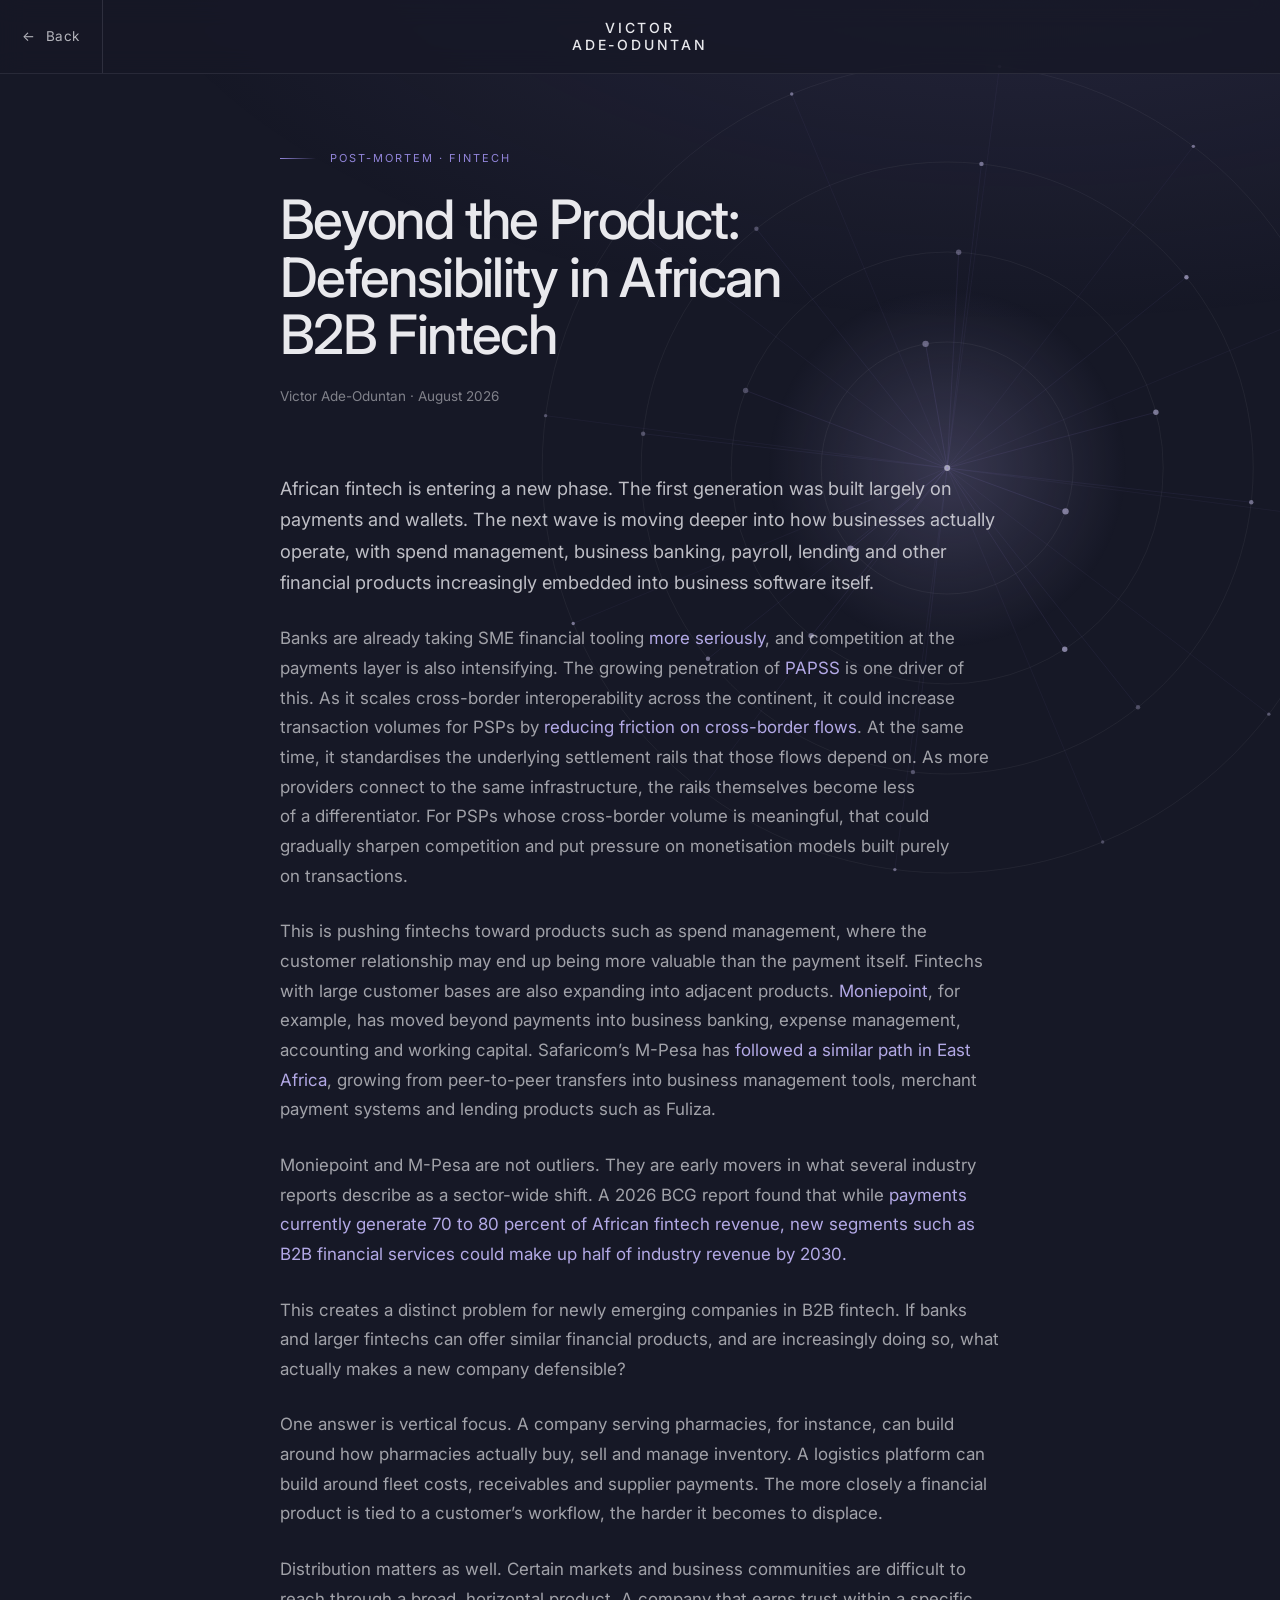
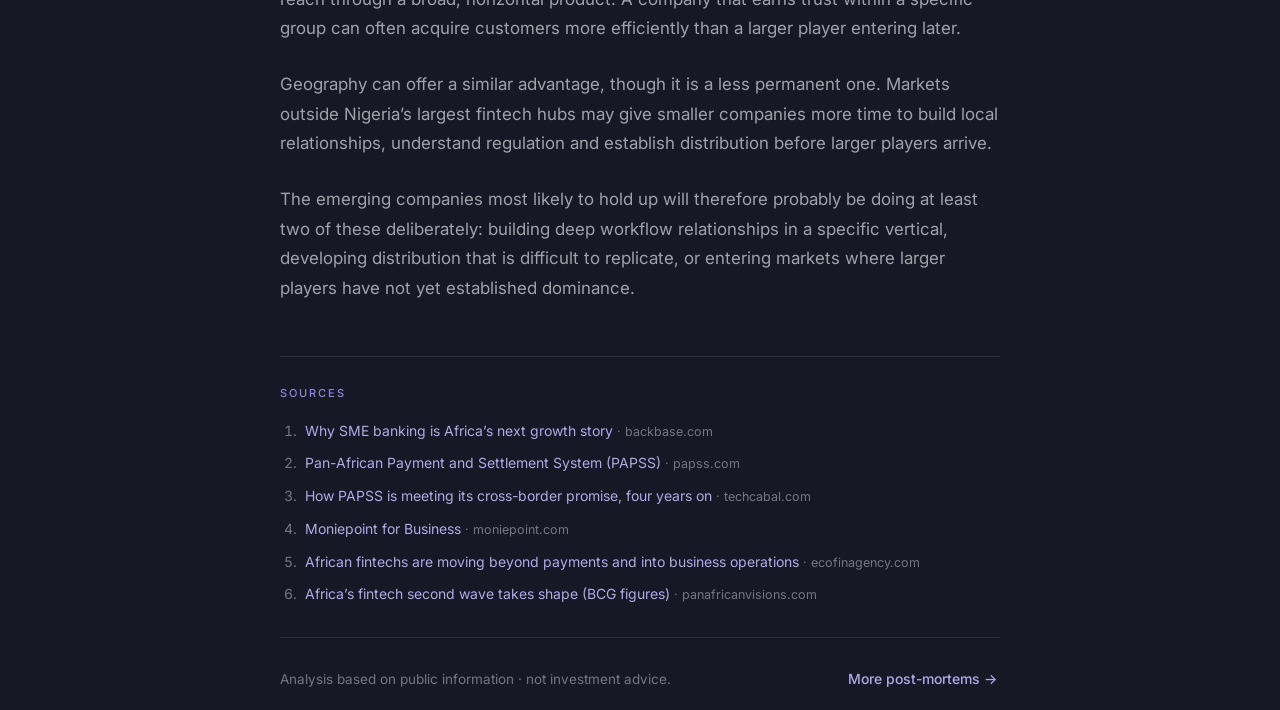
==== posts/beyond-the-product.html @ 2437a375 "Add "Beyond the Product" write-up to Post-Mortems New article on defensibility in African B2B fintec" ====
<!DOCTYPE html>
<html lang="en">
<head>
  <meta charset="utf-8">
  <meta name="viewport" content="width=device-width, initial-scale=1">
  <title>Beyond the Product: Defensibility in African B2B Fintech — Victor Ade-Oduntan</title>
  <meta name="description" content="As banks and large fintechs move into SME financial tooling, what makes a new African B2B fintech defensible? Vertical workflow depth, hard-to-replicate distribution, and geography.">
  <link rel="canonical" href="https://venture-notes.vercel.app/posts/beyond-the-product.html">

  <meta property="og:type" content="article">
  <meta property="og:site_name" content="Victor Ade-Oduntan — Venture Notes">
  <meta property="og:title" content="Beyond the Product: Defensibility in African B2B Fintech">
  <meta property="og:description" content="What makes a new African B2B fintech defensible as banks and incumbents move into SME financial tooling.">
  <meta property="og:url" content="https://venture-notes.vercel.app/posts/beyond-the-product.html">
  <meta property="article:author" content="Victor Ade-Oduntan">
  <meta name="twitter:card" content="summary">
  <meta name="twitter:title" content="Beyond the Product: Defensibility in African B2B Fintech">
  <meta name="twitter:description" content="What makes a new African B2B fintech defensible as banks and incumbents move into SME financial tooling.">

  <link rel="icon" href="../favicon.svg" type="image/svg+xml">
  <meta name="theme-color" content="#161826">

  <link rel="preconnect" href="https://fonts.googleapis.com">
  <link rel="preconnect" href="https://fonts.gstatic.com" crossorigin>
  <link rel="stylesheet" href="https://fonts.googleapis.com/css2?family=Inter:wght@300;400;500;600&display=swap">
  <link rel="stylesheet" href="../assets/styles.css">
</head>
<body>
  <a class="skip-link" href="#article-main">Skip to content</a>

  <canvas class="bg-canvas" data-orbit="article" aria-hidden="true"></canvas>
  <div class="bg-scrim bg-scrim--article" aria-hidden="true"></div>

  <header class="header header--article">
    <div class="progress-line" aria-hidden="true"></div>
    <a class="header-back" href="../index.html"><span aria-hidden="true">&larr;</span> Back</a>
    <a class="brand" href="../index.html" aria-label="Victor Ade-Oduntan, home">
      <span>Victor</span>
      <span>Ade-Oduntan</span>
    </a>
  </header>

  <article class="article" id="article-main">
    <div class="article-inner">
      <div class="eyebrow">
        <span class="eyebrow-line" aria-hidden="true"></span>
        <span class="eyebrow-text">Post-Mortem &middot; Fintech</span>
      </div>
      <h1>Beyond the Product: Defensibility in African B2B Fintech</h1>
      <p class="article-byline">Victor Ade-Oduntan &middot; August 2026</p>

      <div class="article-body">
        <p class="lede" data-reveal>African fintech is entering a new phase. The first generation was built largely on payments and wallets. The next wave is moving deeper into how businesses actually operate, with spend management, business banking, payroll, lending and other financial products increasingly embedded into business software itself.</p>
        <p data-reveal>Banks are already taking SME financial tooling <a href="https://www.backbase.com/blog/why-sme-banking-is-africas-next-growth-story" target="_blank" rel="noopener">more seriously</a>, and competition at the payments layer is also intensifying. The growing penetration of <a href="https://papss.com/" target="_blank" rel="noopener">PAPSS</a> is one driver of this. As it scales cross-border interoperability across the continent, it could increase transaction volumes for PSPs by <a href="https://techcabal.com/2026/03/31/how-papss-is-meeting-cross-border-promise-four-years-on/" target="_blank" rel="noopener">reducing friction on cross-border flows</a>. At the same time, it standardises the underlying settlement rails that those flows depend on. As more providers connect to the same infrastructure, the rails themselves become less of a differentiator. For PSPs whose cross-border volume is meaningful, that could gradually sharpen competition and put pressure on monetisation models built purely on transactions.</p>
        <p data-reveal>This is pushing fintechs toward products such as spend management, where the customer relationship may end up being more valuable than the payment itself. Fintechs with large customer bases are also expanding into adjacent products. <a href="https://moniepoint.com/ng/business" target="_blank" rel="noopener">Moniepoint</a>, for example, has moved beyond payments into business banking, expense management, accounting and working capital. Safaricom&rsquo;s M-Pesa has <a href="https://www.ecofinagency.com/news-digital/2403-54042-african-fintechs-are-moving-beyond-payments-and-into-business-operations" target="_blank" rel="noopener">followed a similar path in East Africa</a>, growing from peer-to-peer transfers into business management tools, merchant payment systems and lending products such as Fuliza.</p>
        <p data-reveal>Moniepoint and M-Pesa are not outliers. They are early movers in what several industry reports describe as a sector-wide shift. A 2026 BCG report found that while <a href="https://panafricanvisions.com/2026/05/africas-fintech-second-wave-takes-shape/" target="_blank" rel="noopener">payments currently generate 70 to 80 percent of African fintech revenue, new segments such as B2B financial services could make up half of industry revenue by 2030.</a></p>
        <p data-reveal>This creates a distinct problem for newly emerging companies in B2B fintech. If banks and larger fintechs can offer similar financial products, and are increasingly doing so, what actually makes a new company defensible?</p>
        <p data-reveal>One answer is vertical focus. A company serving pharmacies, for instance, can build around how pharmacies actually buy, sell and manage inventory. A logistics platform can build around fleet costs, receivables and supplier payments. The more closely a financial product is tied to a customer&rsquo;s workflow, the harder it becomes to displace.</p>
        <p data-reveal>Distribution matters as well. Certain markets and business communities are difficult to reach through a broad, horizontal product. A company that earns trust within a specific group can often acquire customers more efficiently than a larger player entering later.</p>
        <p data-reveal>Geography can offer a similar advantage, though it is a less permanent one. Markets outside Nigeria&rsquo;s largest fintech hubs may give smaller companies more time to build local relationships, understand regulation and establish distribution before larger players arrive.</p>
        <p data-reveal>The emerging companies most likely to hold up will therefore probably be doing at least two of these deliberately: building deep workflow relationships in a specific vertical, developing distribution that is difficult to replicate, or entering markets where larger players have not yet established dominance.</p>
      </div>

      <section class="sources" data-reveal aria-labelledby="sources-heading">
        <h2 class="sources-title" id="sources-heading">Sources</h2>
        <ol class="sources-list">
          <li><a href="https://www.backbase.com/blog/why-sme-banking-is-africas-next-growth-story" target="_blank" rel="noopener">Why SME banking is Africa&rsquo;s next growth story</a> <span class="sources-domain">backbase.com</span></li>
          <li><a href="https://papss.com/" target="_blank" rel="noopener">Pan-African Payment and Settlement System (PAPSS)</a> <span class="sources-domain">papss.com</span></li>
          <li><a href="https://techcabal.com/2026/03/31/how-papss-is-meeting-cross-border-promise-four-years-on/" target="_blank" rel="noopener">How PAPSS is meeting its cross-border promise, four years on</a> <span class="sources-domain">techcabal.com</span></li>
          <li><a href="https://moniepoint.com/ng/business" target="_blank" rel="noopener">Moniepoint for Business</a> <span class="sources-domain">moniepoint.com</span></li>
          <li><a href="https://www.ecofinagency.com/news-digital/2403-54042-african-fintechs-are-moving-beyond-payments-and-into-business-operations" target="_blank" rel="noopener">African fintechs are moving beyond payments and into business operations</a> <span class="sources-domain">ecofinagency.com</span></li>
          <li><a href="https://panafricanvisions.com/2026/05/africas-fintech-second-wave-takes-shape/" target="_blank" rel="noopener">Africa&rsquo;s fintech second wave takes shape (BCG figures)</a> <span class="sources-domain">panafricanvisions.com</span></li>
        </ol>
      </section>

      <div class="article-foot" data-reveal>
        <span>Analysis based on public information &middot; not investment advice.</span>
        <a class="btn-ghost" href="../index.html#postmortems">More post-mortems &rarr;</a>
      </div>
    </div>
  </article>

  <script src="../assets/site.js"></script>
</body>
</html>
---- assets/styles.css ----
/* Victor Ade-Oduntan — Venture Notes
   Nocturne design system: dark, low-chroma, single accent used as line and
   glow. Hand-written rebuild of the design prototype. No build step. */

:root {
  --bg: #161826;            /* page ground */
  --surface: #232532;       /* elevated surface */
  --card: #191b2b;          /* card ground */
  --card-hover: #1f2236;    /* card ground, hover */
  --text: #e9e9ed;          /* text */
  --text-2: rgba(233, 233, 237, .62); /* text, secondary */
  --text-muted: rgba(233, 233, 237, .45); /* text, muted */
  --hairline: rgba(233, 233, 237, .09);   /* hairline border */
  --accent: #9184d9;        /* accent */
  --accent-light: #b3a9e6;  /* accent, light (link default) */
  --accent-lighter: #cfc8f2;/* accent, lighter (link hover, highlights) */
  --font-heading: "Inter", system-ui, -apple-system, BlinkMacSystemFont, sans-serif;
  --font-body: "Inter", system-ui, -apple-system, BlinkMacSystemFont, sans-serif;
}

/* ── Reset ─────────────────────────────────────────────────────────────── */
*, *::before, *::after { box-sizing: border-box; }
html { scroll-behavior: smooth; }
body {
  margin: 0;
  background: var(--bg);
  color: var(--text);
  font-family: var(--font-body);
  font-size: 15px;
  line-height: 1.55;
  font-weight: 400;
  overflow-x: hidden;
}
h1, h2, h3, h4, h5, h6 {
  font-family: var(--font-heading);
  font-weight: 500;
  margin: 0;
}
p { margin: 0; }
img { display: block; max-width: 100%; }
a { color: var(--accent-light); text-decoration: none; }
a:hover { color: var(--accent-lighter); }

/* ── Accessibility ─────────────────────────────────────────────────────── */
:focus { outline: none; }
a:focus-visible,
button:focus-visible {
  outline: 2px solid var(--accent-lighter);
  outline-offset: 3px;
  border-radius: 2px;
}
::selection { background: rgba(145, 132, 217, .3); }

.skip-link {
  position: absolute;
  left: 12px;
  top: -60px;
  z-index: 100;
  padding: 10px 16px;
  background: var(--surface);
  color: var(--text);
  border: 1px solid var(--accent);
  border-radius: 8px;
  font-family: var(--font-heading);
  font-size: 14px;
  transition: top .2s ease;
}
.skip-link:focus { top: 12px; color: var(--text); }

/* ── Animations ────────────────────────────────────────────────────────── */
@keyframes riseIn {
  from { opacity: 0; transform: translateY(26px); }
  to   { opacity: 1; transform: translateY(0); }
}
@keyframes riseInArticle {
  from { opacity: 0; transform: translateY(24px); }
  to   { opacity: 1; transform: translateY(0); }
}
@keyframes pulseGlow {
  0%, 100% { opacity: .3; }
  50%      { opacity: .75; }
}

/* Scroll-reveal target state (JS toggles the visible state). */
[data-reveal] {
  opacity: 0;
  transform: translateY(26px);
  transition: opacity .8s cubic-bezier(.2, .8, .2, 1),
              transform .8s cubic-bezier(.2, .8, .2, 1);
}
[data-reveal].is-visible { opacity: 1; transform: none; }
.article [data-reveal] { transform: translateY(22px); }

/* ── Decorative canvases ───────────────────────────────────────────────── */
.bg-canvas {
  position: fixed;
  inset: 0;
  width: 100%;
  height: 100%;
  z-index: 0;
  pointer-events: none;
}
.bg-scrim {
  position: fixed;
  inset: 0;
  z-index: 1;
  pointer-events: none;
  background:
    radial-gradient(120% 80% at 80% -12%, rgba(145, 132, 217, .15), transparent 60%),
    radial-gradient(90% 60% at -10% 100%, rgba(38, 42, 96, .35), transparent 65%);
}
.bg-scrim--article {
  background: radial-gradient(120% 80% at 80% -12%, rgba(145, 132, 217, .13), transparent 60%);
}

/* ── Header ────────────────────────────────────────────────────────────── */
.header {
  position: fixed;
  top: 0; left: 0; right: 0;
  z-index: 60;
  display: flex;
  align-items: stretch;
  height: 74px;
  background: rgba(22, 24, 38, .82);
  backdrop-filter: blur(12px);
  -webkit-backdrop-filter: blur(12px);
  border-bottom: 1px solid var(--hairline);
}
.header--article { align-items: center; }
.progress-line {
  position: absolute;
  left: 0;
  bottom: -1px;
  height: 1px;
  width: 0;
  background: var(--accent);
  box-shadow: 0 0 10px rgba(145, 132, 217, .8);
  transition: width .12s linear;
}
.burger {
  flex: 0 0 62px;
  display: flex;
  flex-direction: column;
  align-items: center;
  justify-content: center;
  gap: 5px;
  background: none;
  border: 0;
  border-right: 1px solid rgba(233, 233, 237, .12);
  cursor: pointer;
  transition: background .25s ease;
}
.burger:hover { background: rgba(145, 132, 217, .1); }
.burger span {
  display: block;
  width: 22px;
  height: 1.5px;
  background: var(--text);
  border-radius: 2px;
}
.brand {
  position: absolute;
  left: 50%; top: 50%;
  transform: translate(-50%, -50%);
  display: flex;
  flex-direction: column;
  align-items: center;
  gap: 2px;
  color: var(--text);
  text-align: center;
  line-height: 1.12;
}
.brand span {
  font-family: var(--font-heading);
  font-weight: 500;
  font-size: 14px;
  letter-spacing: .2em;
  text-transform: uppercase;
}
.header-search {
  position: absolute;
  right: 0; top: 0; bottom: 0;
  width: 62px;
  display: grid;
  place-items: center;
  border-left: 1px solid rgba(233, 233, 237, .12);
  color: rgba(233, 233, 237, .7);
  transition: background .25s ease, color .25s ease;
}
.header-search:hover { background: rgba(145, 132, 217, .1); color: var(--text); }
.header-back {
  display: flex;
  align-items: center;
  gap: 10px;
  height: 100%;
  padding: 0 22px;
  border-right: 1px solid rgba(233, 233, 237, .12);
  color: rgba(233, 233, 237, .75);
  font-family: var(--font-heading);
  font-size: 13.5px;
  letter-spacing: .04em;
}
.header-back:hover { color: var(--text); }

/* Mobile menu panel */
.menu {
  position: fixed;
  top: 74px; left: 0; right: 0;
  z-index: 55;
  background: rgba(22, 24, 38, .97);
  backdrop-filter: blur(12px);
  -webkit-backdrop-filter: blur(12px);
  border-bottom: 1px solid var(--hairline);
  padding: 8px 24px 20px;
  display: flex;
  flex-direction: column;
  animation: riseIn .35s both;
}
.menu[hidden] { display: none; }
.menu a {
  padding: 14px 0;
  border-bottom: 1px solid rgba(233, 233, 237, .08);
  font-family: var(--font-heading);
  font-size: 15px;
  color: var(--text);
}
.menu a:hover { color: var(--accent-lighter); }

/* ── Layout primitives ─────────────────────────────────────────────────── */
.main { position: relative; z-index: 5; }
.wrap { max-width: 1200px; margin: 0 auto; }
.section {
  padding: clamp(70px, 9vw, 115px) clamp(24px, 7vw, 110px);
  scroll-margin-top: 74px;
  border-top: 1px solid var(--hairline);
}
.eyebrow {
  display: flex;
  align-items: center;
  gap: 14px;
}
.eyebrow-line {
  width: 40px;
  height: 1px;
  background: linear-gradient(to right, var(--accent), rgba(145, 132, 217, 0));
}
.eyebrow-text {
  margin: 0;
  font-size: 12.5px;
  letter-spacing: .2em;
  text-transform: uppercase;
  color: var(--accent);
}

/* ── Cover ─────────────────────────────────────────────────────────────── */
.cover {
  position: relative;
  min-height: 100svh;
  display: flex;
  align-items: center;
  padding: 74px clamp(24px, 7vw, 110px) 60px;
  scroll-margin-top: 74px;
  background: var(--bg);
  overflow: hidden;
}
.cover-canvas {
  position: absolute;
  inset: 0;
  width: 100%;
  height: 100%;
  z-index: 0;
  pointer-events: none;
}
.cover-scrim {
  position: absolute;
  inset: 0;
  z-index: 1;
  pointer-events: none;
  background: linear-gradient(90deg, rgba(22, 24, 38, .94) 0%, rgba(22, 24, 38, .55) 46%, transparent 76%);
}
.cover-inner {
  position: relative;
  z-index: 2;
  width: 100%;
  max-width: 1200px;
  margin: 0 auto;
}
.cover .eyebrow { margin-bottom: 26px; animation: riseIn .8s .1s both; }
.cover h1 {
  font-weight: 500;
  font-size: clamp(2.6rem, 6.6vw, 5.6rem);
  line-height: 1.02;
  letter-spacing: -.035em;
  max-width: 19ch;
  margin: 0;
}
.cover h1 span { display: block; }
.cover h1 span:nth-child(1) { animation: riseIn .9s .18s both; }
.cover h1 span:nth-child(2) { animation: riseIn .9s .34s both; }
.cover-row {
  display: flex;
  align-items: center;
  justify-content: space-between;
  gap: 40px;
  margin-top: 36px;
  max-width: 940px;
  flex-wrap: wrap;
  animation: riseIn .9s .55s both;
}
.cover-lead {
  max-width: 640px;
  color: rgba(233, 233, 237, .64);
  font-size: clamp(1rem, 1.4vw, 1.16rem);
  line-height: 1.65;
  margin: 0;
  text-wrap: pretty;
}
.cover-arrow {
  flex: 0 0 auto;
  width: 66px;
  height: 66px;
  border-radius: 50%;
  border: 1px solid rgba(145, 132, 217, .55);
  display: grid;
  place-items: center;
  color: var(--accent);
  transition: all .3s ease;
}
.cover-arrow:hover {
  background: rgba(145, 132, 217, .14);
  border-color: var(--accent);
  color: var(--accent-lighter);
}

/* ── About ─────────────────────────────────────────────────────────────── */
.about {
  padding: clamp(70px, 9vw, 110px) clamp(24px, 7vw, 110px);
  scroll-margin-top: 74px;
  border-top: 1px solid var(--hairline);
  background: linear-gradient(180deg, rgba(35, 37, 50, .5), rgba(22, 24, 38, 0));
}
.about-inner { max-width: 720px; }
.portrait {
  width: 120px;
  height: 120px;
  border-radius: 50%;
  overflow: hidden;
  border: 1px solid rgba(233, 233, 237, .16);
  margin-bottom: 20px;
}
.portrait img {
  width: 100%;
  height: 100%;
  object-fit: cover;
  object-position: 50% 20%;
  filter: grayscale(.9) contrast(1.05);
}
.about-name {
  margin: 0 0 4px;
  font-family: var(--font-heading);
  font-size: 14px;
  letter-spacing: .02em;
}
.about-role {
  margin: 0 0 22px;
  font-size: 12.5px;
  letter-spacing: .16em;
  text-transform: uppercase;
  color: var(--accent);
}
.about-lead {
  font-family: var(--font-heading);
  font-weight: 500;
  font-size: clamp(1.7rem, 3.6vw, 2.4rem);
  line-height: 1.22;
  letter-spacing: -.025em;
  margin: 0 0 24px;
  text-wrap: pretty;
}
.about-body {
  color: var(--text-2);
  font-size: 1.05rem;
  line-height: 1.72;
  margin: 0 0 20px;
  text-wrap: pretty;
}
.about-body:last-child { margin-bottom: 0; }
.about-body a { color: var(--accent-light); }
.about-body a:hover { color: var(--accent-lighter); }

/* ── Index sections (Trends / Watchlist / Post-Mortems) ────────────────── */
.section-head {
  display: flex;
  gap: 18px;
  align-items: baseline;
  margin-bottom: 46px;
}
.section-num {
  font-family: var(--font-heading);
  font-size: 14px;
  color: var(--accent);
}
.section-head h2 {
  font-weight: 500;
  letter-spacing: -.03em;
  font-size: clamp(1.9rem, 4.6vw, 3rem);
  line-height: 1.05;
  margin: 0;
}
.dek {
  color: rgba(233, 233, 237, .6);
  font-size: 1.02rem;
  line-height: 1.6;
  margin: 12px 0 0;
  max-width: 640px;
  text-wrap: pretty;
}
.card-grid {
  display: grid;
  grid-template-columns: repeat(auto-fill, minmax(280px, 1fr));
  gap: 22px;
}

/* ── Cards ─────────────────────────────────────────────────────────────── */
.card {
  position: relative;
  overflow: hidden;
  border-radius: 8px;
  aspect-ratio: 4 / 5;
  display: flex;
  flex-direction: column;
  justify-content: flex-end;
  color: var(--text);
  border: 1px solid var(--hairline);
  transition: transform .3s ease, border-color .3s ease;
}
a.card:hover {
  transform: translateY(-5px);
  border-color: rgba(145, 132, 217, .45);
}
.card canvas {
  position: absolute;
  inset: 0;
  width: 100%;
  height: 100%;
  z-index: 0;
}
.card-scrim {
  position: absolute;
  inset: 0;
  z-index: 1;
  background: linear-gradient(to top, rgba(12, 13, 22, .94) 0%, rgba(12, 13, 22, .5) 44%, rgba(12, 13, 22, 0) 74%);
}
.card-content {
  position: relative;
  z-index: 2;
  padding: 22px;
}
.card-badge {
  display: inline-block;
  font-size: 10.5px;
  letter-spacing: .14em;
  text-transform: uppercase;
  border: 1px solid rgba(145, 132, 217, .6);
  color: var(--accent-lighter);
  padding: 4px 9px;
  border-radius: 4px;
  margin-bottom: 14px;
}
.card-title {
  display: block;
  font-family: var(--font-heading);
  font-weight: 500;
  font-size: 1.28rem;
  line-height: 1.2;
  letter-spacing: -.02em;
}
.card-meta {
  display: block;
  margin-top: 12px;
  font-size: 13px;
  color: rgba(233, 233, 237, .66);
}
.card-byline {
  display: block;
  margin-top: 5px;
  font-size: 13px;
  font-weight: 500;
  color: var(--text);
}

/* ── For Founders ──────────────────────────────────────────────────────── */
.founders {
  padding: clamp(80px, 11vw, 130px) clamp(24px, 7vw, 110px);
  scroll-margin-top: 74px;
  border-top: 1px solid rgba(145, 132, 217, .25);
  background: linear-gradient(120deg, #262a60, #1b1e42 72%);
}
.founders .eyebrow { margin-bottom: 18px; }
.founders .eyebrow-line { background: linear-gradient(to right, var(--accent-light), rgba(179, 169, 230, 0)); }
.founders .eyebrow-text { color: var(--accent-lighter); }
.founders h2 {
  font-weight: 500;
  font-size: clamp(2rem, 5vw, 3.4rem);
  line-height: 1.06;
  letter-spacing: -.03em;
  max-width: 20ch;
  margin: 0;
}
.founders p {
  color: rgba(233, 233, 237, .72);
  max-width: 620px;
  margin: 22px 0 0;
  font-size: 1.06rem;
  line-height: 1.7;
  text-wrap: pretty;
}
.founders-cta {
  margin-top: 34px;
  display: flex;
  align-items: center;
  gap: 22px;
  flex-wrap: wrap;
}
.btn-deck {
  display: inline-flex;
  align-items: center;
  gap: 8px;
  height: 46px;
  padding: 0 24px;
  border-radius: 999px;
  border: 1px solid var(--accent-light);
  color: var(--text);
  font-family: var(--font-heading);
  font-weight: 500;
  font-size: 15px;
  transition: background .25s ease;
}
.btn-deck:hover { background: rgba(179, 169, 230, .12); color: var(--text); }
.founders-email {
  color: rgba(233, 233, 237, .66);
  font-size: 15px;
}
.founders-email a {
  color: var(--text);
  border-bottom: 1px solid rgba(233, 233, 237, .35);
  padding-bottom: 1px;
}
.founders-email a:hover { color: var(--text); }

/* ── Footer ────────────────────────────────────────────────────────────── */
.footer {
  position: relative;
  z-index: 5;
  border-top: 1px solid var(--hairline);
  padding: 32px clamp(24px, 7vw, 110px);
}
.footer .wrap {
  display: flex;
  justify-content: space-between;
  gap: 20px;
  flex-wrap: wrap;
  color: var(--text-muted);
  font-size: 13.5px;
}

/* ── Article ───────────────────────────────────────────────────────────── */
.article {
  position: relative;
  z-index: 5;
  padding: 150px clamp(24px, 7vw, 110px) 40px;
}
.article-inner { max-width: 720px; margin: 0 auto; }
.article .eyebrow { margin-bottom: 24px; animation: riseInArticle .8s .1s both; }
.article .eyebrow-line { width: 36px; background: linear-gradient(to right, var(--accent), rgba(145, 132, 217, 0)); }
.article .eyebrow-text {
  font-size: 11px;
  letter-spacing: .18em;
}
.article h1 {
  font-weight: 500;
  font-size: clamp(2.1rem, 4.6vw, 3.4rem);
  line-height: 1.06;
  letter-spacing: -.03em;
  margin: 0;
  animation: riseInArticle .9s .2s both;
  text-wrap: pretty;
}
.article-byline {
  margin: 22px 0 0;
  font-size: 13.5px;
  color: rgba(233, 233, 237, .5);
  animation: riseInArticle .9s .35s both;
}
.article-body {
  margin-top: 44px;
  display: flex;
  flex-direction: column;
  gap: 26px;
}
.article-body p {
  margin: 0;
  font-size: 1.06rem;
  line-height: 1.75;
  color: rgba(233, 233, 237, .66);
  text-wrap: pretty;
}
.article-body p.lede {
  font-size: 1.14rem;
  line-height: 1.72;
  color: rgba(233, 233, 237, .8);
}
.sources {
  margin-top: 52px;
  padding-top: 28px;
  border-top: 1px solid rgba(233, 233, 237, .1);
}
.sources-title {
  font-size: 11px;
  letter-spacing: .18em;
  text-transform: uppercase;
  color: var(--accent);
  font-weight: 500;
  margin: 0 0 18px;
}
.sources-list {
  margin: 0;
  padding-left: 1.5em;
  display: flex;
  flex-direction: column;
  gap: 11px;
  color: var(--text-muted);
  font-size: 14px;
  line-height: 1.5;
}
.sources-list li { padding-left: 4px; }
.sources-list a { color: var(--accent-light); }
.sources-list a:hover { color: var(--accent-lighter); }
.sources-domain { color: var(--text-muted); font-size: 12.5px; }
.sources-domain::before { content: "\00b7\00a0"; }

/* When Sources precedes the foot, tighten the gap between the two rules. */
.sources + .article-foot { margin-top: 32px; }

.article-foot {
  margin-top: 56px;
  padding-top: 28px;
  border-top: 1px solid rgba(233, 233, 237, .1);
  display: flex;
  justify-content: space-between;
  gap: 20px;
  flex-wrap: wrap;
  align-items: center;
}
.article-foot span {
  font-size: 13.5px;
  color: var(--text-muted);
}
.btn-ghost {
  color: var(--accent-light);
  font-family: var(--font-heading);
  font-weight: 500;
  font-size: 14px;
  padding: 2px 3px;
  border-radius: 4px;
}
.btn-ghost:hover { color: var(--accent-lighter); background: rgba(145, 132, 217, .1); }

/* ── Mobile (≤700px) ───────────────────────────────────────────────────── */
@media (max-width: 700px) {
  .cover { padding-top: 96px; }
  .cover-row { gap: 26px; }
  .founders-cta { gap: 16px; }
  .btn-deck { width: 100%; justify-content: center; }
  .footer .wrap { flex-direction: column; gap: 8px; }
}

/* ── Reduced motion ────────────────────────────────────────────────────── */
@media (prefers-reduced-motion: reduce) {
  * { animation: none !important; transition: none !important; }
  html { scroll-behavior: auto; }
  [data-reveal] { opacity: 1; transform: none; }
}
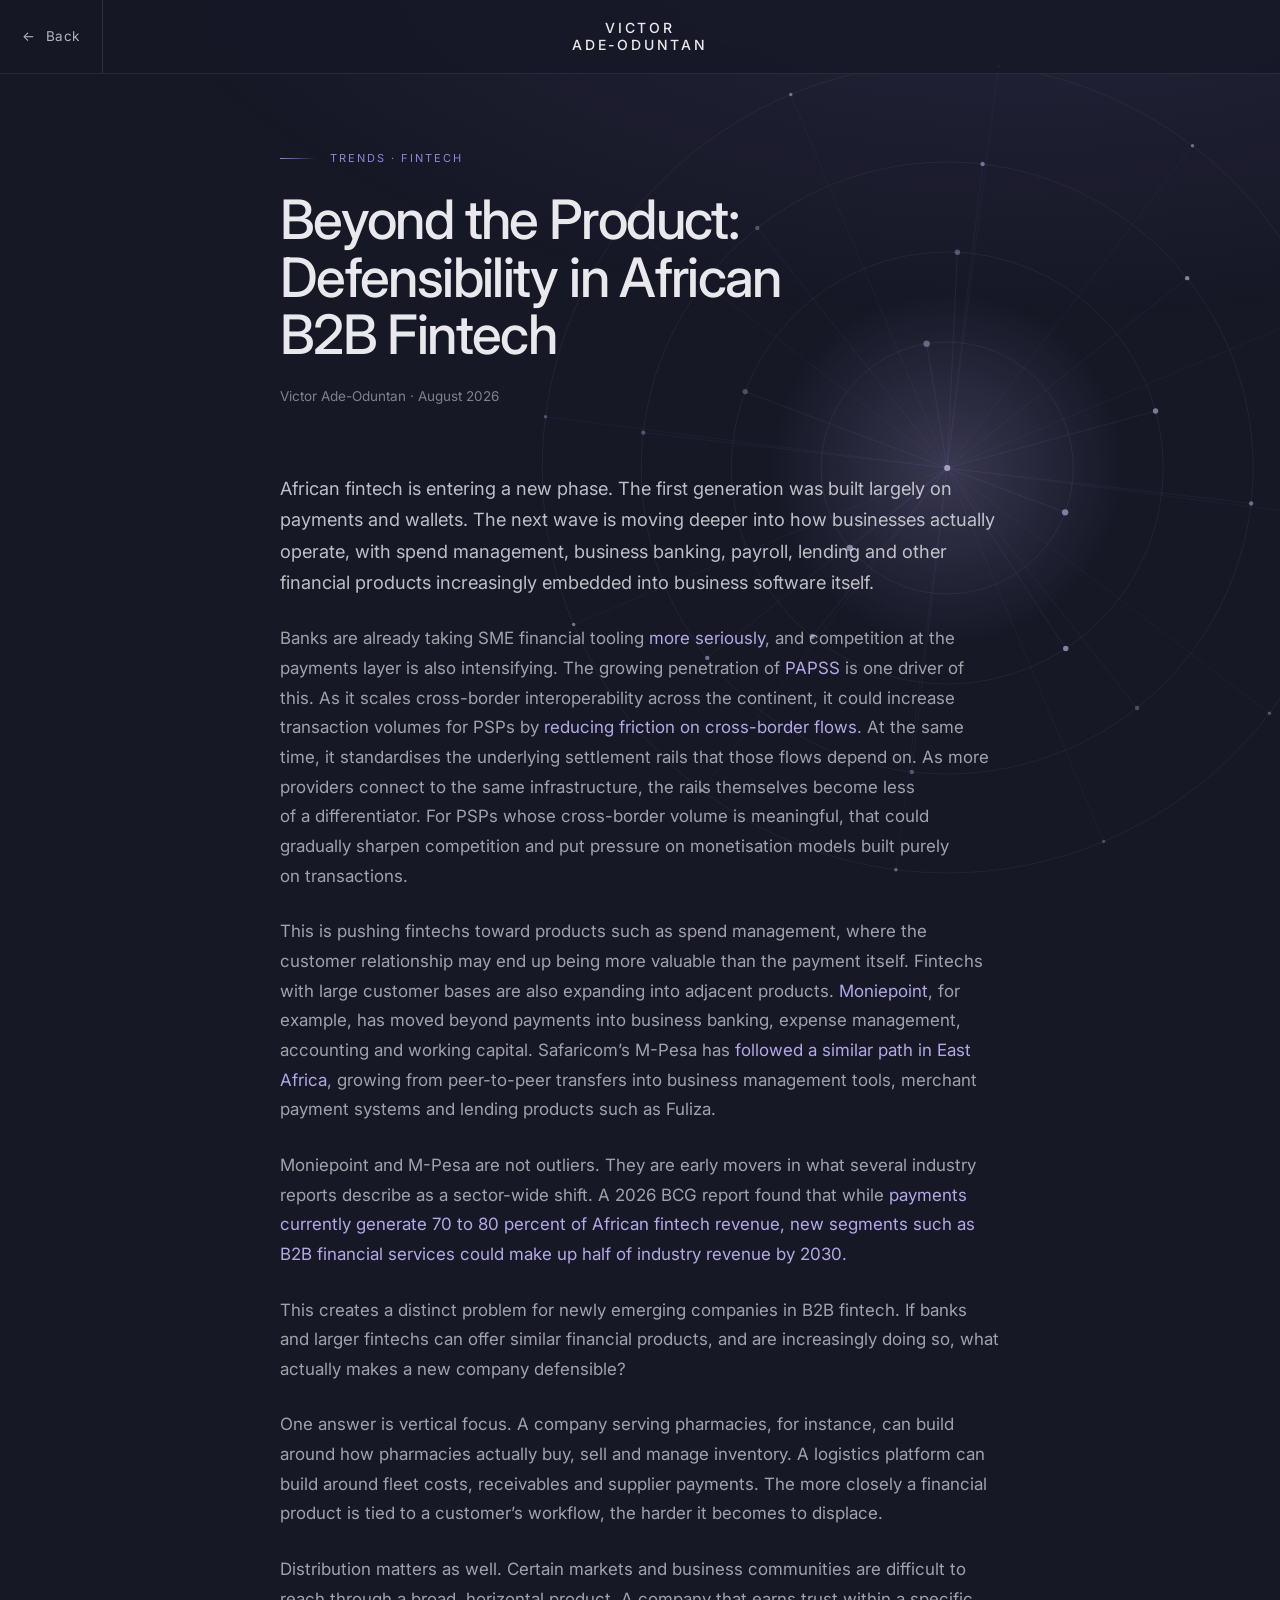
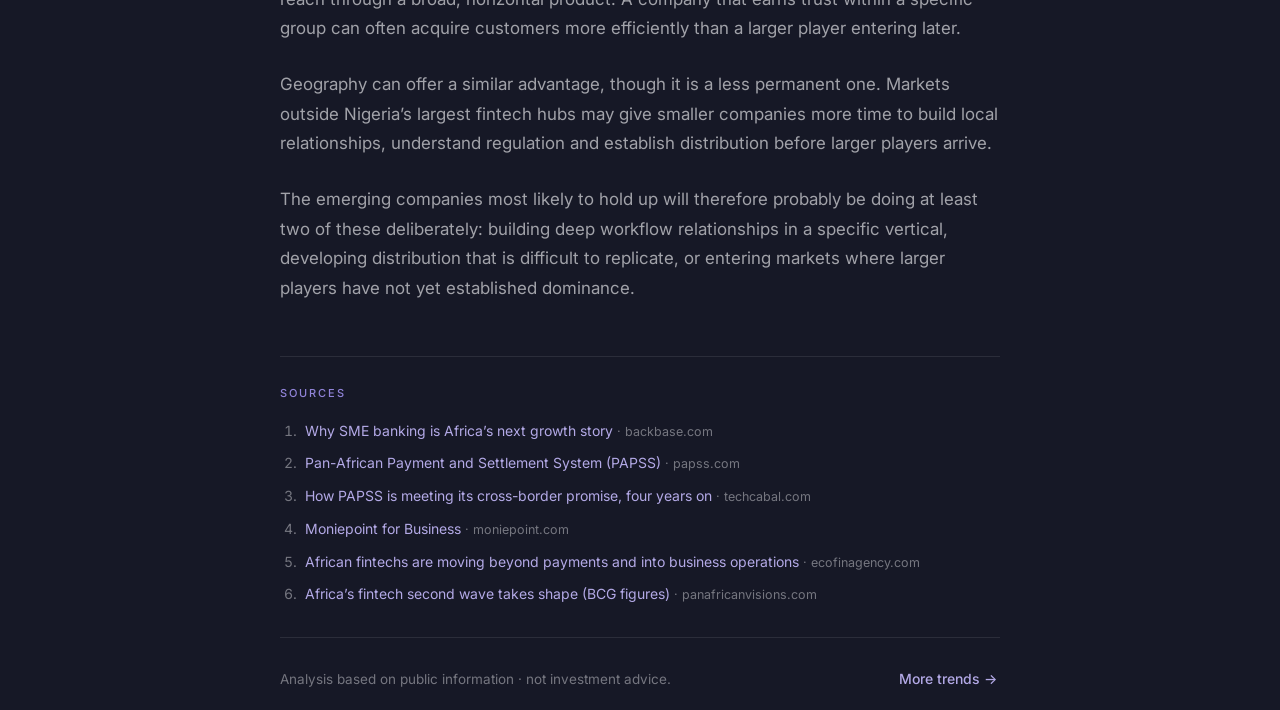
==== commit 8723a0a9: "Move "Beyond the Product" from Post-Mortems to Trends It's a forward-looking thesis on B2B fintech d" ====
--- a/posts/beyond-the-product.html
+++ b/posts/beyond-the-product.html
@@ -44,7 +44,7 @@
     <div class="article-inner">
       <div class="eyebrow">
         <span class="eyebrow-line" aria-hidden="true"></span>
-        <span class="eyebrow-text">Post-Mortem &middot; Fintech</span>
+        <span class="eyebrow-text">Trends &middot; Fintech</span>
       </div>
       <h1>Beyond the Product: Defensibility in African B2B Fintech</h1>
       <p class="article-byline">Victor Ade-Oduntan &middot; August 2026</p>
@@ -75,7 +75,7 @@
 
       <div class="article-foot" data-reveal>
         <span>Analysis based on public information &middot; not investment advice.</span>
-        <a class="btn-ghost" href="../index.html#postmortems">More post-mortems &rarr;</a>
+        <a class="btn-ghost" href="../index.html#trends">More trends &rarr;</a>
       </div>
     </div>
   </article>
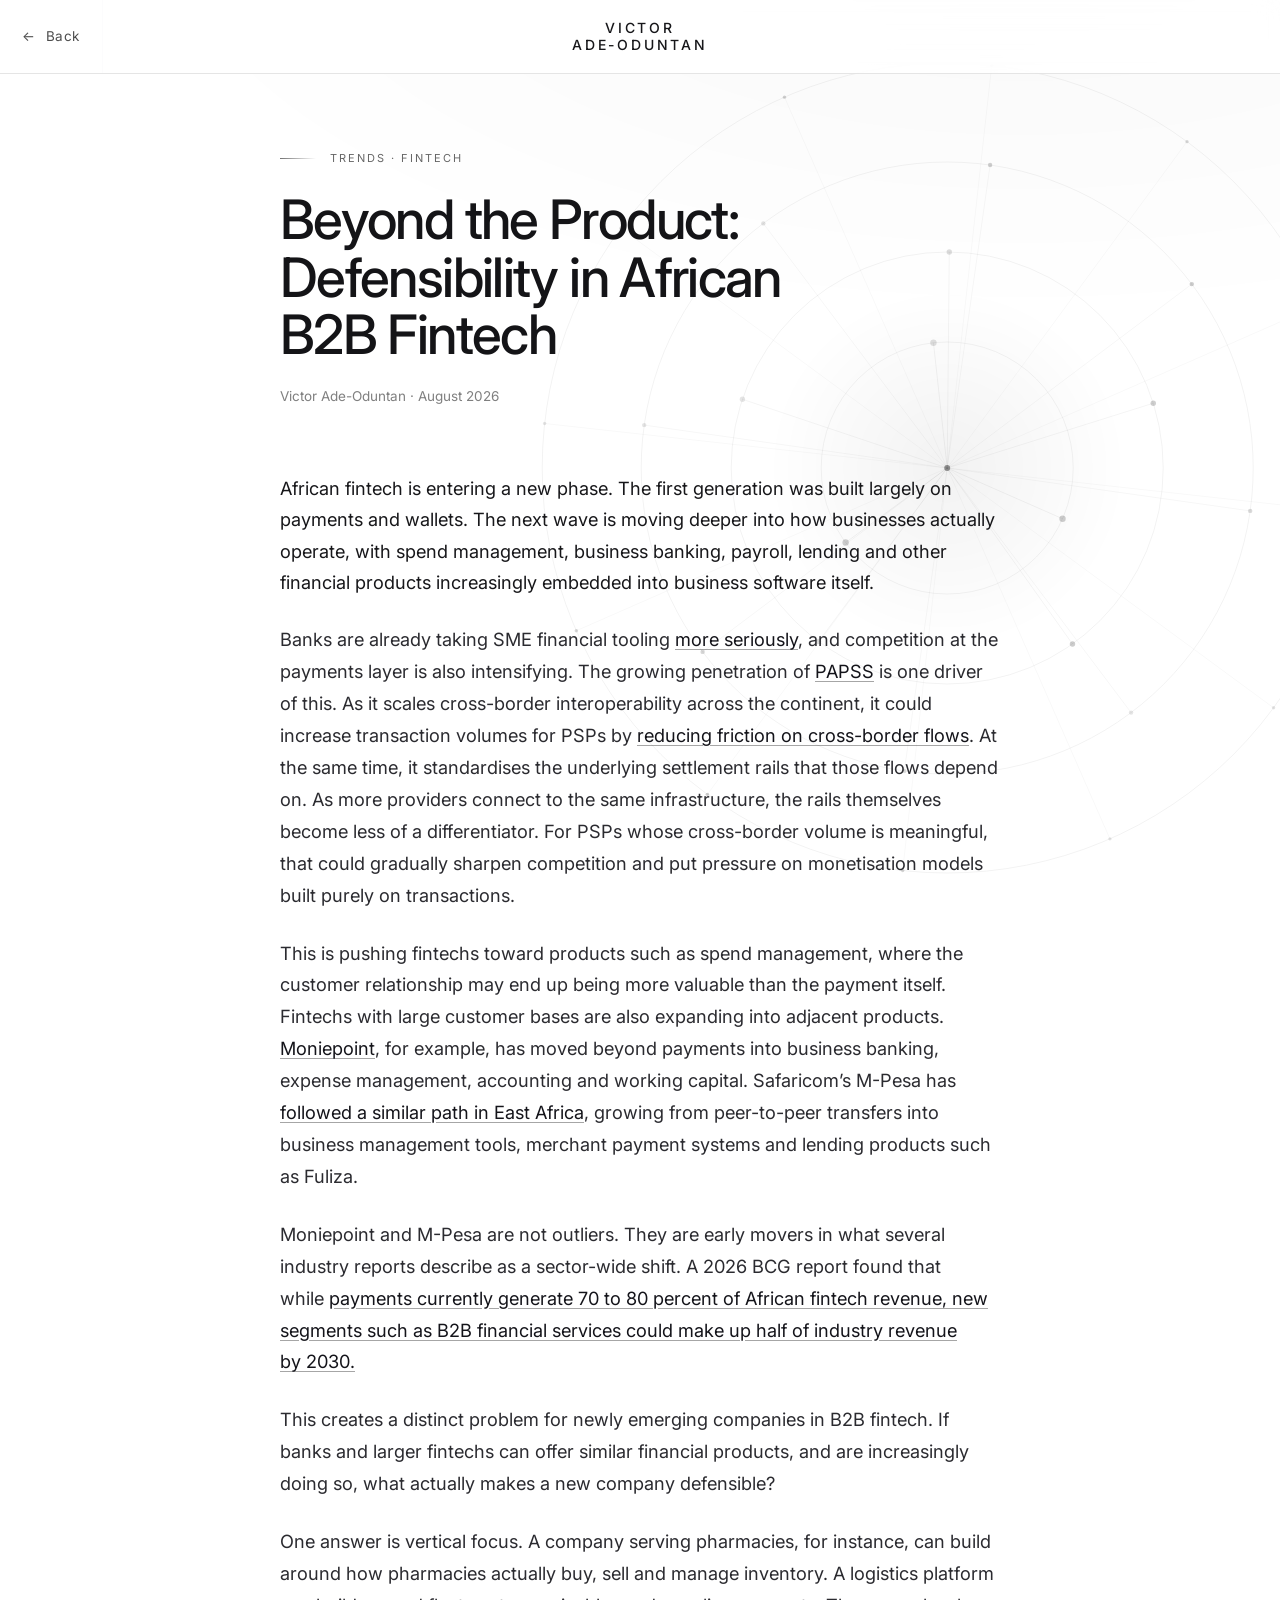
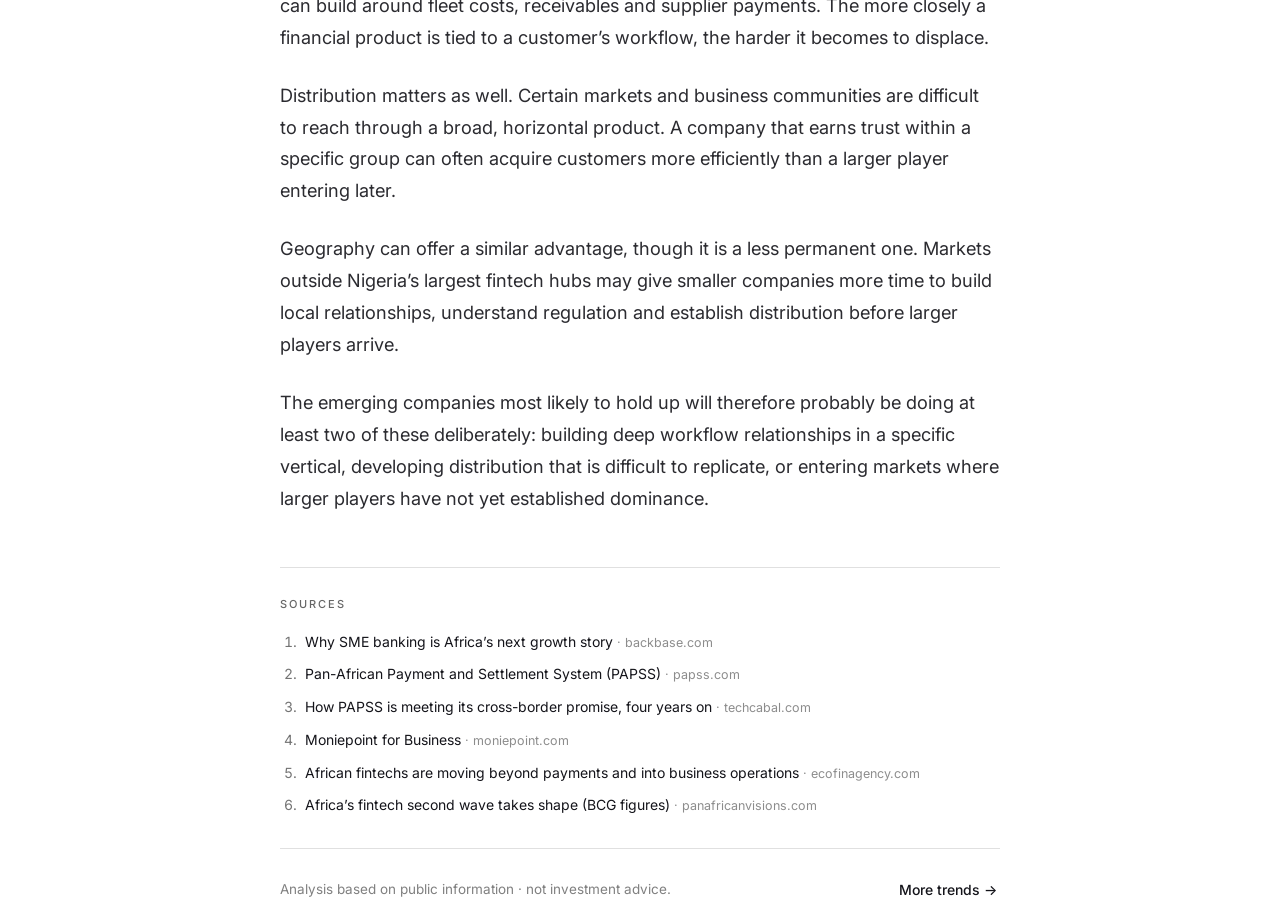
==== commit 44e002f3: "Light write-up pages + Kera Health update - Article pages now render light (white background, black " ====
--- a/posts/beyond-the-product.html
+++ b/posts/beyond-the-product.html
@@ -18,14 +18,14 @@
   <meta name="twitter:description" content="What makes a new African B2B fintech defensible as banks and incumbents move into SME financial tooling.">
 
   <link rel="icon" href="../favicon.svg" type="image/svg+xml">
-  <meta name="theme-color" content="#161826">
+  <meta name="theme-color" content="#ffffff">
 
   <link rel="preconnect" href="https://fonts.googleapis.com">
   <link rel="preconnect" href="https://fonts.gstatic.com" crossorigin>
   <link rel="stylesheet" href="https://fonts.googleapis.com/css2?family=Inter:wght@300;400;500;600&display=swap">
   <link rel="stylesheet" href="../assets/styles.css">
 </head>
-<body>
+<body class="theme-light">
   <a class="skip-link" href="#article-main">Skip to content</a>
 
   <canvas class="bg-canvas" data-orbit="article" aria-hidden="true"></canvas>
--- a/assets/styles.css
+++ b/assets/styles.css
@@ -600,7 +600,7 @@
 }
 .article-body p {
   margin: 0;
-  font-size: 1.06rem;
+  font-size: 1.14rem;
   line-height: 1.75;
   color: rgba(233, 233, 237, .66);
   text-wrap: pretty;
@@ -681,3 +681,37 @@
   html { scroll-behavior: auto; }
   [data-reveal] { opacity: 1; transform: none; }
 }
+
+/* ── Light write-up pages ──────────────────────────────────────────────────
+   Applied to article pages via <body class="theme-light">. The home page
+   stays dark; clicking into a write-up opens a white, focused reading page.
+   The orbit canvas re-colors itself to dark-on-white in assets/site.js. */
+body.theme-light { background: #ffffff; color: #17171a; }
+body.theme-light .bg-scrim--article { background: radial-gradient(120% 80% at 80% -12%, rgba(0, 0, 0, .03), transparent 60%); }
+body.theme-light .header--article { background: rgba(255, 255, 255, .85); border-bottom: 1px solid rgba(0, 0, 0, .10); }
+body.theme-light .header-back { color: rgba(0, 0, 0, .7); }
+body.theme-light .header-back:hover { color: #111; }
+body.theme-light .brand { color: #17171a; }
+body.theme-light .progress-line { background: #1a1a1a; box-shadow: none; }
+body.theme-light .article .eyebrow-line { background: linear-gradient(to right, rgba(0, 0, 0, .55), rgba(0, 0, 0, 0)); }
+body.theme-light .article .eyebrow-text { color: rgba(0, 0, 0, .6); }
+body.theme-light .article h1 { color: #141417; }
+body.theme-light .article-byline { color: rgba(0, 0, 0, .5); }
+body.theme-light .article-body p { color: #2b2b30; }
+body.theme-light .article-body p.lede { color: #17171a; }
+body.theme-light .article-body a { color: #14141a; text-decoration: underline; text-decoration-color: rgba(0, 0, 0, .35); text-underline-offset: 3px; }
+body.theme-light .article-body a:hover { color: #000; text-decoration-color: rgba(0, 0, 0, .7); }
+body.theme-light .sources { border-top-color: rgba(0, 0, 0, .12); }
+body.theme-light .sources-title { color: rgba(0, 0, 0, .6); }
+body.theme-light .sources-list { color: rgba(0, 0, 0, .55); }
+body.theme-light .sources-list a { color: #14141a; }
+body.theme-light .sources-list a:hover { color: #000; }
+body.theme-light .sources-domain { color: rgba(0, 0, 0, .45); }
+body.theme-light .article-foot { border-top-color: rgba(0, 0, 0, .12); }
+body.theme-light .article-foot span { color: rgba(0, 0, 0, .5); }
+body.theme-light .btn-ghost { color: #14141a; }
+body.theme-light .btn-ghost:hover { color: #000; background: rgba(0, 0, 0, .06); }
+body.theme-light a:focus-visible,
+body.theme-light button:focus-visible { outline-color: #333; }
+body.theme-light .skip-link { background: #ffffff; color: #17171a; border-color: #1a1a1a; }
+body.theme-light ::selection { background: rgba(0, 0, 0, .15); }
